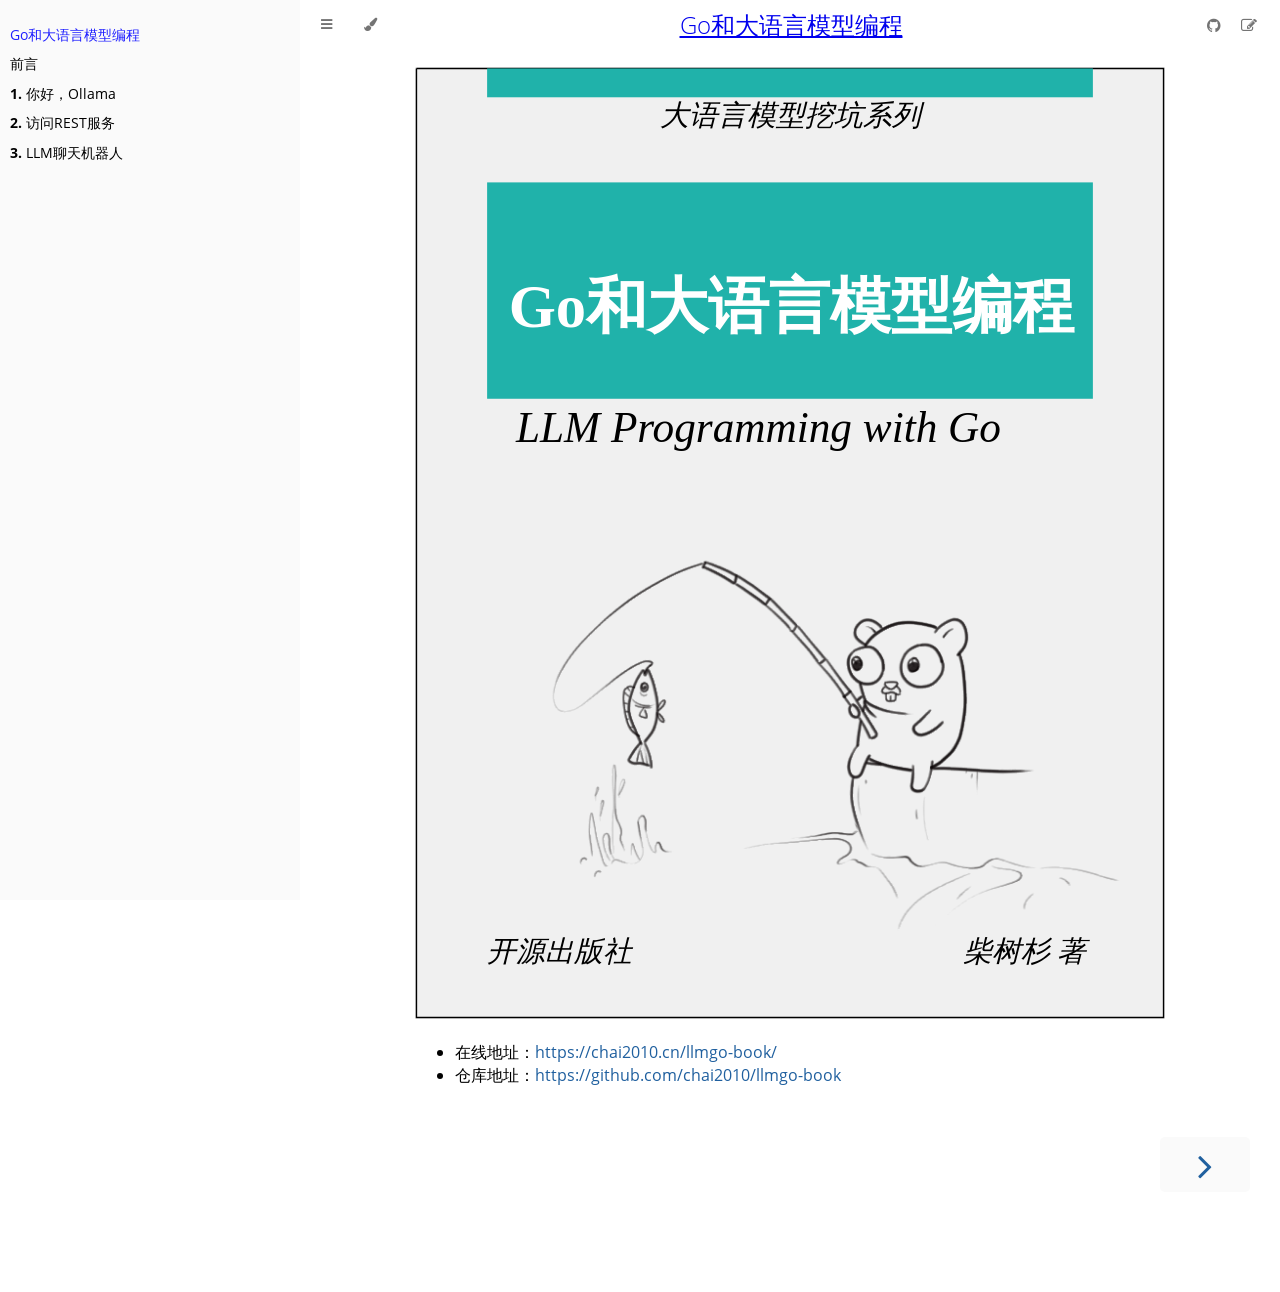
==== index.html @ 53d58ef3 "first commit" ====
<!DOCTYPE HTML>
<html lang="zh" class="sidebar-visible no-js light">
    <head>
        <!-- Book generated using https://github.com/wa-lang/wabook -->
        <meta charset="UTF-8">
        <title>Go和大语言模型编程 - Go和大语言模型编程</title>
        <!-- Custom HTML head -->
        <meta content="text/html; charset=utf-8" http-equiv="Content-Type">
        <meta name="description" content="">
        <meta name="viewport" content="width=device-width, initial-scale=1">
        <meta name="theme-color" content="#ffffff" />

        <link rel="icon" href="./favicon.svg">
        <link rel="shortcut icon" href="./favicon.png">
        <link rel="stylesheet" href="./static/wabook/css/variables.css">
        <link rel="stylesheet" href="./static/wabook/css/general.css">
        <link rel="stylesheet" href="./static/wabook/css/chrome.css">
        <link rel="stylesheet" href="./static/wabook/css/print.css" media="print">
        <!-- Fonts -->
        <link rel="stylesheet" href="./static/wabook/FontAwesome/css/font-awesome.css">
        <link rel="stylesheet" href="./static/wabook/fonts/fonts.css">
        <!-- Highlight.js Stylesheets -->
        <link rel="stylesheet" href="./static/wabook/highlight.css">
        <link rel="stylesheet" href="./static/wabook/tomorrow-night.css">
        <link rel="stylesheet" href="./static/wabook/ayu-highlight.css">

        <!-- Custom theme stylesheets -->
    </head>
    <body>
        <!-- Provide site root to javascript -->
        <script type="text/javascript">
            var path_to_root = "./";
            var default_theme = window.matchMedia("(prefers-color-scheme: dark)").matches ? "navy" : "light";
        </script>

        <!-- Work around some values being stored in localStorage wrapped in quotes -->
        <script type="text/javascript">
            try {
                var theme = localStorage.getItem('wabook-theme');
                var sidebar = localStorage.getItem('wabook-sidebar');

                if (theme.startsWith('"') && theme.endsWith('"')) {
                    localStorage.setItem('wabook-theme', theme.slice(1, theme.length - 1));
                }

                if (sidebar.startsWith('"') && sidebar.endsWith('"')) {
                    localStorage.setItem('wabook-sidebar', sidebar.slice(1, sidebar.length - 1));
                }
            } catch (e) { }
        </script>

        <!-- Set the theme before any content is loaded, prevents flash -->
        <script type="text/javascript">
            var theme;
            try { theme = localStorage.getItem('wabook-theme'); } catch(e) { }
            if (theme === null || theme === undefined) { theme = default_theme; }
            var html = document.querySelector('html');
            html.classList.remove('no-js')
            html.classList.remove('light')
            html.classList.add(theme);
            html.classList.add('js');
        </script>

        <!-- Hide / unhide sidebar before it is displayed -->
        <script type="text/javascript">
            var html = document.querySelector('html');
            var sidebar = 'hidden';
            if (document.body.clientWidth >= 1080) {
                try { sidebar = localStorage.getItem('wabook-sidebar'); } catch(e) { }
                sidebar = sidebar || 'visible';
            }
            html.classList.remove('sidebar-visible');
            html.classList.add("sidebar-" + sidebar);
        </script>

        <nav id="sidebar" class="sidebar" aria-label="Table of contents">
            <div class="sidebar-scrollbox">
                <ol class="chapter">
  <li class="chapter-item expanded ">
    <a href="./index.html" class="active">Go和大语言模型编程</a>
  </li>
  <li class="chapter-item expanded ">
    <a href="./preface.html" >前言</a>
  </li>
  <li class="chapter-item expanded ">
    <a href="./ch1-hello-llm/readme.html" ><strong aria-hidden="true">1.</strong> 你好，Ollama</a>
  </li>
  <li class="chapter-item expanded ">
    <a href="./ch2-rest-api/readme.html" ><strong aria-hidden="true">2.</strong> 访问REST服务</a>
  </li>
  <li class="chapter-item expanded ">
    <a href="./ch3-llm-chat/readme.html" ><strong aria-hidden="true">3.</strong> LLM聊天机器人</a>
  </li>
</ol>

            </div>
            <div id="sidebar-resize-handle" class="sidebar-resize-handle"></div>
        </nav>

        <div id="page-wrapper" class="page-wrapper">

            <div class="page">
                <div id="menu-bar-hover-placeholder"></div>
                <div id="menu-bar" class="menu-bar sticky bordered">
                    <div class="left-buttons">
                        <button id="sidebar-toggle" class="icon-button" type="button" title="Toggle Table of Contents" aria-label="Toggle Table of Contents" aria-controls="sidebar">
                            <i class="fa fa-bars"></i>
                        </button>
                        <button id="theme-toggle" class="icon-button" type="button" title="Change theme" aria-label="Change theme" aria-haspopup="true" aria-expanded="false" aria-controls="theme-list">
                            <i class="fa fa-paint-brush"></i>
                        </button>
                        <ul id="theme-list" class="theme-popup" aria-label="Themes" role="menu">
                            <li role="none"><button role="menuitem" class="theme" id="light">Light (default)</button></li>
                            <li role="none"><button role="menuitem" class="theme" id="coal">Coal</button></li>
                            <li role="none"><button role="menuitem" class="theme" id="navy">Navy</button></li>
                            <li role="none"><button role="menuitem" class="theme" id="ayu">Ayu</button></li>
                        </ul>
                    </div>

                    <h1 class="menu-title"><a href="./index.html">Go和大语言模型编程</a></h1>

                    <div class="right-buttons">
                        <a href="https://github.com/chai2010/llmgo-book" title="Git repository" aria-label="Git repository">
                            <i id="git-repository-button" class="fa fa-github"></i>
                        </a>
                        <a href="https://github.com/chai2010/llmgo-book/edit/master/index.md" title="Suggest an edit" aria-label="Suggest an edit">
                            <i id="git-edit-button" class="fa fa-edit"></i>
                        </a>
                    </div>
                </div>

                <!-- Apply ARIA attributes after the sidebar and the sidebar toggle button are added to the DOM -->
                <script type="text/javascript">
                    document.getElementById('sidebar-toggle').setAttribute('aria-expanded', sidebar === 'visible');
                    document.getElementById('sidebar').setAttribute('aria-hidden', sidebar !== 'visible');
                    Array.from(document.querySelectorAll('#sidebar a')).forEach(function(link) {
                        link.setAttribute('tabIndex', sidebar === 'visible' ? 0 : -1);
                    });
                </script>

                <div id="content" class="content">
                    <!-- Page table of contents -->
                    <div class="sidetoc"><nav class="pagetoc"></nav></div>

                    <main>
                        

                        <p><img src="cover.svg" alt=""></p>
<ul>
<li>在线地址：<a href="https://chai2010.cn/llmgo-book/">https://chai2010.cn/llmgo-book/</a></li>
<li>仓库地址：<a href="https://github.com/chai2010/llmgo-book">https://github.com/chai2010/llmgo-book</a></li>
</ul>


                        

                        

                        
                    </main>

                    <nav class="nav-wrapper" aria-label="Page navigation">
                        <!-- Mobile navigation buttons -->
                        
                        
                            <!-- ./preface.html -->
                            <a rel="next" href="./preface.html" class="mobile-nav-chapters next" title="Next chapter" aria-label="Next chapter" aria-keyshortcuts="Right">
                                <i class="fa fa-angle-right"></i>
                            </a>
                        
                        <div style="clear: both"></div>
                    </nav>
                </div>
            </div>

            <nav class="nav-wide-wrapper" aria-label="Page navigation">
                
                
                    <a rel="next" href="./preface.html" class="nav-chapters next" title="Next chapter" aria-label="Next chapter" aria-keyshortcuts="Right">
                        <i class="fa fa-angle-right"></i>
                    </a>
                
            </nav>

        </div>

        <script type="text/javascript">
            window.playground_copyable = true;
        </script>
        <script src="./static/wabook/mark.min.js" type="text/javascript" charset="utf-8"></script>
        <script src="./static/wabook/clipboard.min.js" type="text/javascript" charset="utf-8"></script>
        <script src="./static/wabook/highlight.js" type="text/javascript" charset="utf-8"></script>
        <script src="./static/wabook/book.js" type="text/javascript" charset="utf-8"></script>
        
        <script type="text/javascript" charset="utf-8">
            var pagePath = "index.md"
        </script>

        <!-- Custom JS scripts -->
        

    </body>
</html>
---- static/wabook/css/variables.css ----
/* Globals */

:root {
    --sidebar-width: 300px;
    --page-padding: 15px;
    --content-max-width: 750px;
    --menu-bar-height: 50px;
}

/* Themes */

.ayu {
    --bg: hsl(210, 25%, 8%);
    --fg: #c5c5c5;

    --sidebar-bg: #14191f;
    --sidebar-fg: #c8c9db;
    --sidebar-non-existant: #5c6773;
    --sidebar-active: #ffb454;
    --sidebar-spacer: #2d334f;

    --scrollbar: var(--sidebar-fg);

    --icons: #737480;
    --icons-hover: #b7b9cc;

    --links: #0096cf;

    --inline-code-color: #ffb454;

    --theme-popup-bg: #14191f;
    --theme-popup-border: #5c6773;
    --theme-hover: #191f26;

    --quote-bg: hsl(226, 15%, 17%);
    --quote-border: hsl(226, 15%, 22%);

    --table-border-color: hsl(210, 25%, 13%);
    --table-header-bg: hsl(210, 25%, 28%);
    --table-alternate-bg: hsl(210, 25%, 11%);

    --searchbar-border-color: #848484;
    --searchbar-bg: #424242;
    --searchbar-fg: #fff;
    --searchbar-shadow-color: #d4c89f;
    --searchresults-header-fg: #666;
    --searchresults-border-color: #888;
    --searchresults-li-bg: #252932;
    --search-mark-bg: #e3b171;
}

.coal {
    --bg: hsl(200, 7%, 8%);
    --fg: #98a3ad;

    --sidebar-bg: #292c2f;
    --sidebar-fg: #a1adb8;
    --sidebar-non-existant: #505254;
    --sidebar-active: #3473ad;
    --sidebar-spacer: #393939;

    --scrollbar: var(--sidebar-fg);

    --icons: #43484d;
    --icons-hover: #b3c0cc;

    --links: #2b79a2;

    --inline-code-color: #c5c8c6;

    --theme-popup-bg: #141617;
    --theme-popup-border: #43484d;
    --theme-hover: #1f2124;

    --quote-bg: hsl(234, 21%, 18%);
    --quote-border: hsl(234, 21%, 23%);

    --table-border-color: hsl(200, 7%, 13%);
    --table-header-bg: hsl(200, 7%, 28%);
    --table-alternate-bg: hsl(200, 7%, 11%);

    --searchbar-border-color: #aaa;
    --searchbar-bg: #b7b7b7;
    --searchbar-fg: #000;
    --searchbar-shadow-color: #aaa;
    --searchresults-header-fg: #666;
    --searchresults-border-color: #98a3ad;
    --searchresults-li-bg: #2b2b2f;
    --search-mark-bg: #355c7d;
}

.light {
    --bg: hsl(0, 0%, 100%);
    --fg: hsl(0, 0%, 0%);

    --sidebar-bg: #fafafa;
    --sidebar-fg: hsl(0, 0%, 0%);
    --sidebar-non-existant: #aaaaaa;
    --sidebar-active: #1f1fff;
    --sidebar-spacer: #f4f4f4;

    --scrollbar: #8F8F8F;

    --icons: #747474;
    --icons-hover: #000000;

    --links: #20609f;

    --inline-code-color: #301900;

    --theme-popup-bg: #fafafa;
    --theme-popup-border: #cccccc;
    --theme-hover: #e6e6e6;

    --quote-bg: hsl(197, 37%, 96%);
    --quote-border: hsl(197, 37%, 91%);

    --table-border-color: hsl(0, 0%, 95%);
    --table-header-bg: hsl(0, 0%, 80%);
    --table-alternate-bg: hsl(0, 0%, 97%);

    --searchbar-border-color: #aaa;
    --searchbar-bg: #fafafa;
    --searchbar-fg: #000;
    --searchbar-shadow-color: #aaa;
    --searchresults-header-fg: #666;
    --searchresults-border-color: #888;
    --searchresults-li-bg: #e4f2fe;
    --search-mark-bg: #a2cff5;
}

.navy {
    --bg: hsl(226, 23%, 11%);
    --fg: #bcbdd0;

    --sidebar-bg: #282d3f;
    --sidebar-fg: #c8c9db;
    --sidebar-non-existant: #505274;
    --sidebar-active: #2b79a2;
    --sidebar-spacer: #2d334f;

    --scrollbar: var(--sidebar-fg);

    --icons: #737480;
    --icons-hover: #b7b9cc;

    --links: #2b79a2;

    --inline-code-color: #c5c8c6;

    --theme-popup-bg: #161923;
    --theme-popup-border: #737480;
    --theme-hover: #282e40;

    --quote-bg: hsl(226, 15%, 17%);
    --quote-border: hsl(226, 15%, 22%);

    --table-border-color: hsl(226, 23%, 16%);
    --table-header-bg: hsl(226, 23%, 31%);
    --table-alternate-bg: hsl(226, 23%, 14%);

    --searchbar-border-color: #aaa;
    --searchbar-bg: #aeaec6;
    --searchbar-fg: #000;
    --searchbar-shadow-color: #aaa;
    --searchresults-header-fg: #5f5f71;
    --searchresults-border-color: #5c5c68;
    --searchresults-li-bg: #242430;
    --search-mark-bg: #a2cff5;
}

.rust {
    --bg: hsl(60, 9%, 87%);
    --fg: #262625;

    --sidebar-bg: #3b2e2a;
    --sidebar-fg: #c8c9db;
    --sidebar-non-existant: #505254;
    --sidebar-active: #e69f67;
    --sidebar-spacer: #45373a;

    --scrollbar: var(--sidebar-fg);

    --icons: #737480;
    --icons-hover: #262625;

    --links: #2b79a2;

    --inline-code-color: #6e6b5e;

    --theme-popup-bg: #e1e1db;
    --theme-popup-border: #b38f6b;
    --theme-hover: #99908a;

    --quote-bg: hsl(60, 5%, 75%);
    --quote-border: hsl(60, 5%, 70%);

    --table-border-color: hsl(60, 9%, 82%);
    --table-header-bg: #b3a497;
    --table-alternate-bg: hsl(60, 9%, 84%);

    --searchbar-border-color: #aaa;
    --searchbar-bg: #fafafa;
    --searchbar-fg: #000;
    --searchbar-shadow-color: #aaa;
    --searchresults-header-fg: #666;
    --searchresults-border-color: #888;
    --searchresults-li-bg: #dec2a2;
    --search-mark-bg: #e69f67;
}

@media (prefers-color-scheme: dark) {
    .light.no-js {
        --bg: hsl(200, 7%, 8%);
        --fg: #98a3ad;

        --sidebar-bg: #292c2f;
        --sidebar-fg: #a1adb8;
        --sidebar-non-existant: #505254;
        --sidebar-active: #3473ad;
        --sidebar-spacer: #393939;

        --scrollbar: var(--sidebar-fg);

        --icons: #43484d;
        --icons-hover: #b3c0cc;

        --links: #2b79a2;

        --inline-code-color: #c5c8c6;

        --theme-popup-bg: #141617;
        --theme-popup-border: #43484d;
        --theme-hover: #1f2124;

        --quote-bg: hsl(234, 21%, 18%);
        --quote-border: hsl(234, 21%, 23%);

        --table-border-color: hsl(200, 7%, 13%);
        --table-header-bg: hsl(200, 7%, 28%);
        --table-alternate-bg: hsl(200, 7%, 11%);

        --searchbar-border-color: #aaa;
        --searchbar-bg: #b7b7b7;
        --searchbar-fg: #000;
        --searchbar-shadow-color: #aaa;
        --searchresults-header-fg: #666;
        --searchresults-border-color: #98a3ad;
        --searchresults-li-bg: #2b2b2f;
        --search-mark-bg: #355c7d;
    }
}
---- static/wabook/css/general.css ----
/* Base styles and content styles */

@import 'variables.css';

:root {
    /* Browser default font-size is 16px, this way 1 rem = 10px */
    font-size: 62.5%;
}

html {
    font-family: "Open Sans", sans-serif;
    color: var(--fg);
    background-color: var(--bg);
    text-size-adjust: none;
    -webkit-text-size-adjust: none;
}

body {
    margin: 0;
    font-size: 1.6rem;
    overflow-x: hidden;
}

code {
    font-family: "Source Code Pro", Consolas, "Ubuntu Mono", Menlo, "DejaVu Sans Mono", monospace, monospace !important;
    font-size: 0.875em; /* please adjust the ace font size accordingly in editor.js */
}

/* Don't change font size in headers. */
h1 code, h2 code, h3 code, h4 code, h5 code, h6 code {
    font-size: unset;
}

.left { float: left; }
.right { float: right; }
.boring { opacity: 0.6; }
.hide-boring .boring { display: none; }
.hidden { display: none !important; }

h2, h3 { margin-top: 2.5em; }
h4, h5 { margin-top: 2em; }

.header + .header h3,
.header + .header h4,
.header + .header h5 {
    margin-top: 1em;
}

h1:target::before,
h2:target::before,
h3:target::before,
h4:target::before,
h5:target::before,
h6:target::before {
    display: inline-block;
    content: "»";
    margin-left: -30px;
    width: 30px;
}

/* This is broken on Safari as of version 14, but is fixed
   in Safari Technology Preview 117 which I think will be Safari 14.2.
   https://bugs.webkit.org/show_bug.cgi?id=218076
*/
:target {
    scroll-margin-top: calc(var(--menu-bar-height) + 0.5em);
}

.page {
    outline: 0;
    padding: 0 var(--page-padding);
    margin-top: calc(0px - var(--menu-bar-height)); /* Compensate for the #menu-bar-hover-placeholder */
}
.page-wrapper {
    box-sizing: border-box;
}
.js:not(.sidebar-resizing) .page-wrapper {
    transition: margin-left 0.3s ease, transform 0.3s ease; /* Animation: slide away */
}

.content {
    overflow-y: auto;
    padding: 0 15px;
    padding-bottom: 50px;
}
.content main {
    margin-left: auto;
    margin-right: auto;
    max-width: var(--content-max-width);
}
.content p { line-height: 1.45em; }
.content ol { line-height: 1.45em; }
.content ul { line-height: 1.45em; }
.content a { text-decoration: none; }
.content a:hover { text-decoration: underline; }
.content img, .content video { max-width: 100%; }
.content .header:link,
.content .header:visited {
    color: var(--fg);
}
.content .header:link,
.content .header:visited:hover {
    text-decoration: none;
}

table {
    margin: 0 auto;
    border-collapse: collapse;
}
table td {
    padding: 3px 20px;
    border: 1px var(--table-border-color) solid;
}
table thead {
    background: var(--table-header-bg);
}
table thead td {
    font-weight: 700;
    border: none;
}
table thead th {
    padding: 3px 20px;
}
table thead tr {
    border: 1px var(--table-header-bg) solid;
}
/* Alternate background colors for rows */
table tbody tr:nth-child(2n) {
    background: var(--table-alternate-bg);
}


blockquote {
    margin: 20px 0;
    padding: 0 20px;
    color: var(--fg);
    background-color: var(--quote-bg);
    border-top: .1em solid var(--quote-border);
    border-bottom: .1em solid var(--quote-border);
}


:not(.footnote-definition) + .footnote-definition,
.footnote-definition + :not(.footnote-definition) {
    margin-top: 2em;
}
.footnote-definition {
    font-size: 0.9em;
    margin: 0.5em 0;
}
.footnote-definition p {
    display: inline;
}

.tooltiptext {
    position: absolute;
    visibility: hidden;
    color: #fff;
    background-color: #333;
    transform: translateX(-50%); /* Center by moving tooltip 50% of its width left */
    left: -8px; /* Half of the width of the icon */
    top: -35px;
    font-size: 0.8em;
    text-align: center;
    border-radius: 6px;
    padding: 5px 8px;
    margin: 5px;
    z-index: 1000;
}
.tooltipped .tooltiptext {
    visibility: visible;
}

.chapter li.part-title {
    color: var(--sidebar-fg);
    margin: 5px 0px;
    font-weight: bold;
}

.result-no-output {
    font-style: italic;
}
---- static/wabook/css/chrome.css ----
/* CSS for UI elements (a.k.a. chrome) */

@import 'variables.css';

::-webkit-scrollbar {
    background: var(--bg);
}
::-webkit-scrollbar-thumb {
    background: var(--scrollbar);
}
html {
    scrollbar-color: var(--scrollbar) var(--bg);
}
#searchresults a,
.content a:link,
a:visited,
a > .hljs {
    color: var(--links);
}

/* Menu Bar */

#menu-bar,
#menu-bar-hover-placeholder {
    z-index: 101;
    margin: auto calc(0px - var(--page-padding));
}
#menu-bar {
    position: relative;
    display: flex;
    flex-wrap: wrap;
    background-color: var(--bg);
    border-bottom-color: var(--bg);
    border-bottom-width: 1px;
    border-bottom-style: solid;
}
#menu-bar.sticky,
.js #menu-bar-hover-placeholder:hover + #menu-bar,
.js #menu-bar:hover,
.js.sidebar-visible #menu-bar {
    position: -webkit-sticky;
    position: sticky;
    top: 0 !important;
}
#menu-bar-hover-placeholder {
    position: sticky;
    position: -webkit-sticky;
    top: 0;
    height: var(--menu-bar-height);
}
#menu-bar.bordered {
    border-bottom-color: var(--table-border-color);
}
#menu-bar i, #menu-bar .icon-button {
    position: relative;
    padding: 0 8px;
    z-index: 10;
    line-height: var(--menu-bar-height);
    cursor: pointer;
    transition: color 0.5s;
}
@media only screen and (max-width: 420px) {
    #menu-bar i, #menu-bar .icon-button {
        padding: 0 5px;
    }
}

.icon-button {
    border: none;
    background: none;
    padding: 0;
    color: inherit;
}
.icon-button i {
    margin: 0;
}

.right-buttons {
    margin: 0 15px;
}
.right-buttons a {
    text-decoration: none;
}

.left-buttons {
    display: flex;
    margin: 0 5px;
}
.no-js .left-buttons {
    display: none;
}

.menu-title {
    display: inline-block;
    font-weight: 200;
    font-size: 2.4rem;
    line-height: var(--menu-bar-height);
    text-align: center;
    margin: 0;
    flex: 1;
    white-space: nowrap;
    overflow: hidden;
    text-overflow: ellipsis;
}
.js .menu-title {
    cursor: pointer;
}

.menu-bar,
.menu-bar:visited,
.nav-chapters,
.nav-chapters:visited,
.mobile-nav-chapters,
.mobile-nav-chapters:visited,
.menu-bar .icon-button,
.menu-bar a i {
    color: var(--icons);
}

.menu-bar i:hover,
.menu-bar .icon-button:hover,
.nav-chapters:hover,
.mobile-nav-chapters i:hover {
    color: var(--icons-hover);
}

/* Nav Icons */

.nav-chapters {
    font-size: 2.5em;
    text-align: center;
    text-decoration: none;

    position: fixed;
    top: 0;
    bottom: 0;
    margin: 0;
    max-width: 150px;
    min-width: 90px;

    display: flex;
    justify-content: center;
    align-content: center;
    flex-direction: column;

    transition: color 0.5s, background-color 0.5s;
}

.nav-chapters:hover {
    text-decoration: none;
    background-color: var(--theme-hover);
    transition: background-color 0.15s, color 0.15s;
}

.nav-wrapper {
    margin-top: 50px;
    display: none;
}

.mobile-nav-chapters {
    font-size: 2.5em;
    text-align: center;
    text-decoration: none;
    width: 90px;
    border-radius: 5px;
    background-color: var(--sidebar-bg);
}

.previous {
    float: left;
}

.next {
    float: right;
    right: var(--page-padding);
}

@media only screen and (max-width: 1080px) {
    .nav-wide-wrapper { display: none; }
    .nav-wrapper { display: block; }
}

@media only screen and (max-width: 1380px) {
    .sidebar-visible .nav-wide-wrapper { display: none; }
    .sidebar-visible .nav-wrapper { display: block; }
}

/* Inline code */

:not(pre) > .hljs {
    display: inline;
    padding: 0.1em 0.3em;
    border-radius: 3px;
}

:not(pre):not(a) > .hljs {
    color: var(--inline-code-color);
    overflow-x: initial;
}

a:hover > .hljs {
    text-decoration: underline;
}

pre {
    position: relative;
}
pre > .buttons {
    position: absolute;
    z-index: 100;
    right: 5px;
    top: 5px;

    color: var(--sidebar-fg);
    cursor: pointer;
}
pre > .buttons :hover {
    color: var(--sidebar-active);
}
pre > .buttons i {
    margin-left: 8px;
}
pre > .buttons button {
    color: inherit;
    background: transparent;
    border: none;
    cursor: inherit;
}
pre > .result {
    margin-top: 10px;
}

/* Search */

#searchresults a {
    text-decoration: none;
}

mark {
    border-radius: 2px;
    padding: 0 3px 1px 3px;
    margin: 0 -3px -1px -3px;
    background-color: var(--search-mark-bg);
    transition: background-color 300ms linear;
    cursor: pointer;
}

mark.fade-out {
    background-color: rgba(0,0,0,0) !important;
    cursor: auto;
}

.searchbar-outer {
    margin-left: auto;
    margin-right: auto;
    max-width: var(--content-max-width);
}

#searchbar {
    width: 100%;
    margin: 5px auto 0px auto;
    padding: 10px 16px;
    transition: box-shadow 300ms ease-in-out;
    border: 1px solid var(--searchbar-border-color);
    border-radius: 3px;
    background-color: var(--searchbar-bg);
    color: var(--searchbar-fg);
}
#searchbar:focus,
#searchbar.active {
    box-shadow: 0 0 3px var(--searchbar-shadow-color);
}

.searchresults-header {
    font-weight: bold;
    font-size: 1em;
    padding: 18px 0 0 5px;
    color: var(--searchresults-header-fg);
}

.searchresults-outer {
    margin-left: auto;
    margin-right: auto;
    max-width: var(--content-max-width);
    border-bottom: 1px dashed var(--searchresults-border-color);
}

ul#searchresults {
    list-style: none;
    padding-left: 20px;
}
ul#searchresults li {
    margin: 10px 0px;
    padding: 2px;
    border-radius: 2px;
}
ul#searchresults li.focus {
    background-color: var(--searchresults-li-bg);
}
ul#searchresults span.teaser {
    display: block;
    clear: both;
    margin: 5px 0 0 20px;
    font-size: 0.8em;
}
ul#searchresults span.teaser em {
    font-weight: bold;
    font-style: normal;
}

/* Sidebar */

.sidebar {
    position: fixed;
    left: 0;
    top: 0;
    bottom: 0;
    width: var(--sidebar-width);
    font-size: 0.875em;
    box-sizing: border-box;
    -webkit-overflow-scrolling: touch;
    overscroll-behavior-y: contain;
    background-color: var(--sidebar-bg);
    color: var(--sidebar-fg);
}
.sidebar-resizing {
    -moz-user-select: none;
    -webkit-user-select: none;
    -ms-user-select: none;
    user-select: none;
}
.js:not(.sidebar-resizing) .sidebar {
    transition: transform 0.3s; /* Animation: slide away */
}
.sidebar code {
    line-height: 2em;
}
.sidebar .sidebar-scrollbox {
    overflow-y: auto;
    position: absolute;
    top: 0;
    bottom: 0;
    left: 0;
    right: 0;
    padding: 10px 10px;
}
.sidebar .sidebar-resize-handle {
    position: absolute;
    cursor: col-resize;
    width: 0;
    right: 0;
    top: 0;
    bottom: 0;
}
.js .sidebar .sidebar-resize-handle {
    cursor: col-resize;
    width: 5px;
}
.sidebar-hidden .sidebar {
    transform: translateX(calc(0px - var(--sidebar-width)));
}
.sidebar::-webkit-scrollbar {
    background: var(--sidebar-bg);
}
.sidebar::-webkit-scrollbar-thumb {
    background: var(--scrollbar);
}

.sidebar-visible .page-wrapper {
    transform: translateX(var(--sidebar-width));
}
@media only screen and (min-width: 620px) {
    .sidebar-visible .page-wrapper {
        transform: none;
        margin-left: var(--sidebar-width);
    }
}

.chapter {
    list-style: none outside none;
    padding-left: 0;
    line-height: 2.2em;
}

.chapter ol {
    width: 100%;
}

.chapter li {
    display: flex;
    color: var(--sidebar-non-existant);
}
.chapter li a {
    display: block;
    padding: 0;
    text-decoration: none;
    color: var(--sidebar-fg);
}

.chapter li a:hover {
    color: var(--sidebar-active);
}

.chapter li a.active {
    color: var(--sidebar-active);
}

.chapter li > a.toggle {
    cursor: pointer;
    display: block;
    margin-left: auto;
    padding: 0 10px;
    user-select: none;
    opacity: 0.68;
}

.chapter li > a.toggle div {
    transition: transform 0.5s;
}

/* collapse the section */
.chapter li:not(.expanded) + li > ol {
    display: none;
}

.chapter li.chapter-item {
    line-height: 1.5em;
    margin-top: 0.6em;
}

.chapter li.expanded > a.toggle div {
    transform: rotate(90deg);
}

.spacer {
    width: 100%;
    height: 3px;
    margin: 5px 0px;
}
.chapter .spacer {
    background-color: var(--sidebar-spacer);
}

@media (-moz-touch-enabled: 1), (pointer: coarse) {
    .chapter li a { padding: 5px 0; }
    .spacer { margin: 10px 0; }
}

.section {
    list-style: none outside none;
    padding-left: 20px;
    line-height: 1.9em;
}

/* Theme Menu Popup */

.theme-popup {
    position: absolute;
    left: 10px;
    top: var(--menu-bar-height);
    z-index: 1000;
    border-radius: 4px;
    font-size: 0.7em;
    color: var(--fg);
    background: var(--theme-popup-bg);
    border: 1px solid var(--theme-popup-border);
    margin: 0;
    padding: 0;
    list-style: none;
    display: none;
}
.theme-popup .default {
    color: var(--icons);
}
.theme-popup .theme {
    width: 100%;
    border: 0;
    margin: 0;
    padding: 2px 10px;
    line-height: 25px;
    white-space: nowrap;
    text-align: left;
    cursor: pointer;
    color: inherit;
    background: inherit;
    font-size: inherit;
}
.theme-popup .theme:hover {
    background-color: var(--theme-hover);
}
.theme-popup .theme:hover:first-child,
.theme-popup .theme:hover:last-child {
    border-top-left-radius: inherit;
    border-top-right-radius: inherit;
}
---- static/wabook/css/print.css ----
#sidebar,
#menu-bar,
.nav-chapters,
.mobile-nav-chapters {
    display: none;
}

#page-wrapper.page-wrapper {
    transform: none;
    margin-left: 0px;
    overflow-y: initial;
}

#content {
    max-width: none;
    margin: 0;
    padding: 0;
}

.page {
    overflow-y: initial;
}

code {
    background-color: #666666;
    border-radius: 5px;

    /* Force background to be printed in Chrome */
    -webkit-print-color-adjust: exact;
}

pre > .buttons {
    z-index: 2;
}

a, a:visited, a:active, a:hover {
    color: #4183c4;
    text-decoration: none;
}

h1, h2, h3, h4, h5, h6 {
    page-break-inside: avoid;
    page-break-after: avoid;
}

pre, code {
    page-break-inside: avoid;
    white-space: pre-wrap;
}

.fa {
    display: none !important;
}
---- static/wabook/fonts/fonts.css ----
/* Open Sans is licensed under the Apache License, Version 2.0. See http://www.apache.org/licenses/LICENSE-2.0 */
/* Source Code Pro is under the Open Font License. See https://scripts.sil.org/cms/scripts/page.php?site_id=nrsi&id=OFL */

/* open-sans-300 - latin_vietnamese_latin-ext_greek-ext_greek_cyrillic-ext_cyrillic */
@font-face {
  font-family: 'Open Sans';
  font-style: normal;
  font-weight: 300;
  src: local('Open Sans Light'), local('OpenSans-Light'),
       url('open-sans-v17-all-charsets-300.woff2') format('woff2');
}

/* open-sans-300italic - latin_vietnamese_latin-ext_greek-ext_greek_cyrillic-ext_cyrillic */
@font-face {
  font-family: 'Open Sans';
  font-style: italic;
  font-weight: 300;
  src: local('Open Sans Light Italic'), local('OpenSans-LightItalic'),
       url('open-sans-v17-all-charsets-300italic.woff2') format('woff2');
}

/* open-sans-regular - latin_vietnamese_latin-ext_greek-ext_greek_cyrillic-ext_cyrillic */
@font-face {
  font-family: 'Open Sans';
  font-style: normal;
  font-weight: 400;
  src: local('Open Sans Regular'), local('OpenSans-Regular'),
       url('open-sans-v17-all-charsets-regular.woff2') format('woff2');
}

/* open-sans-italic - latin_vietnamese_latin-ext_greek-ext_greek_cyrillic-ext_cyrillic */
@font-face {
  font-family: 'Open Sans';
  font-style: italic;
  font-weight: 400;
  src: local('Open Sans Italic'), local('OpenSans-Italic'),
       url('open-sans-v17-all-charsets-italic.woff2') format('woff2');
}

/* open-sans-600 - latin_vietnamese_latin-ext_greek-ext_greek_cyrillic-ext_cyrillic */
@font-face {
  font-family: 'Open Sans';
  font-style: normal;
  font-weight: 600;
  src: local('Open Sans SemiBold'), local('OpenSans-SemiBold'),
       url('open-sans-v17-all-charsets-600.woff2') format('woff2');
}

/* open-sans-600italic - latin_vietnamese_latin-ext_greek-ext_greek_cyrillic-ext_cyrillic */
@font-face {
  font-family: 'Open Sans';
  font-style: italic;
  font-weight: 600;
  src: local('Open Sans SemiBold Italic'), local('OpenSans-SemiBoldItalic'),
       url('open-sans-v17-all-charsets-600italic.woff2') format('woff2');
}

/* open-sans-700 - latin_vietnamese_latin-ext_greek-ext_greek_cyrillic-ext_cyrillic */
@font-face {
  font-family: 'Open Sans';
  font-style: normal;
  font-weight: 700;
  src: local('Open Sans Bold'), local('OpenSans-Bold'),
       url('open-sans-v17-all-charsets-700.woff2') format('woff2');
}

/* open-sans-700italic - latin_vietnamese_latin-ext_greek-ext_greek_cyrillic-ext_cyrillic */
@font-face {
  font-family: 'Open Sans';
  font-style: italic;
  font-weight: 700;
  src: local('Open Sans Bold Italic'), local('OpenSans-BoldItalic'),
       url('open-sans-v17-all-charsets-700italic.woff2') format('woff2');
}

/* open-sans-800 - latin_vietnamese_latin-ext_greek-ext_greek_cyrillic-ext_cyrillic */
@font-face {
  font-family: 'Open Sans';
  font-style: normal;
  font-weight: 800;
  src: local('Open Sans ExtraBold'), local('OpenSans-ExtraBold'),
       url('open-sans-v17-all-charsets-800.woff2') format('woff2');
}

/* open-sans-800italic - latin_vietnamese_latin-ext_greek-ext_greek_cyrillic-ext_cyrillic */
@font-face {
  font-family: 'Open Sans';
  font-style: italic;
  font-weight: 800;
  src: local('Open Sans ExtraBold Italic'), local('OpenSans-ExtraBoldItalic'),
       url('open-sans-v17-all-charsets-800italic.woff2') format('woff2');
}

/* source-code-pro-500 - latin_vietnamese_latin-ext_greek_cyrillic-ext_cyrillic */
@font-face {
  font-family: 'Source Code Pro';
  font-style: normal;
  font-weight: 500;
  src: url('source-code-pro-v11-all-charsets-500.woff2') format('woff2');
}
---- static/wabook/highlight.css ----
/*
 * An increased contrast highlighting scheme loosely based on the
 * "Base16 Atelier Dune Light" theme by Bram de Haan
 * (http://atelierbram.github.io/syntax-highlighting/atelier-schemes/dune)
 * Original Base16 color scheme by Chris Kempson
 * (https://github.com/chriskempson/base16)
 */

/* Comment */
.hljs-comment,
.hljs-quote {
  color: #575757;
}

/* Red */
.hljs-variable,
.hljs-template-variable,
.hljs-attribute,
.hljs-tag,
.hljs-name,
.hljs-regexp,
.hljs-link,
.hljs-name,
.hljs-selector-id,
.hljs-selector-class {
  color: #d70025;
}

/* Orange */
.hljs-number,
.hljs-meta,
.hljs-built_in,
.hljs-builtin-name,
.hljs-literal,
.hljs-type,
.hljs-params {
  color: #b21e00;
}

/* Green */
.hljs-string,
.hljs-symbol,
.hljs-bullet {
  color: #008200;
}

/* Blue */
.hljs-title,
.hljs-section {
  color: #0030f2;
}

/* Purple */
.hljs-keyword,
.hljs-selector-tag {
  color: #9d00ec;
}

.hljs {
  display: block;
  overflow-x: auto;
  background: #f6f7f6;
  color: #000;
  padding: 0.5em;
}

.hljs-emphasis {
  font-style: italic;
}

.hljs-strong {
  font-weight: bold;
}

.hljs-addition {
  color: #22863a;
  background-color: #f0fff4;
}

.hljs-deletion {
  color: #b31d28;
  background-color: #ffeef0;
}
---- static/wabook/tomorrow-night.css ----
/* Tomorrow Night Theme */
/* http://jmblog.github.com/color-themes-for-google-code-highlightjs */
/* Original theme - https://github.com/chriskempson/tomorrow-theme */
/* http://jmblog.github.com/color-themes-for-google-code-highlightjs */

/* Tomorrow Comment */
.hljs-comment {
  color: #969896;
}

/* Tomorrow Red */
.hljs-variable,
.hljs-attribute,
.hljs-tag,
.hljs-regexp,
.ruby .hljs-constant,
.xml .hljs-tag .hljs-title,
.xml .hljs-pi,
.xml .hljs-doctype,
.html .hljs-doctype,
.css .hljs-id,
.css .hljs-class,
.css .hljs-pseudo {
  color: #cc6666;
}

/* Tomorrow Orange */
.hljs-number,
.hljs-preprocessor,
.hljs-pragma,
.hljs-built_in,
.hljs-literal,
.hljs-params,
.hljs-constant {
  color: #de935f;
}

/* Tomorrow Yellow */
.ruby .hljs-class .hljs-title,
.css .hljs-rule .hljs-attribute {
  color: #f0c674;
}

/* Tomorrow Green */
.hljs-string,
.hljs-value,
.hljs-inheritance,
.hljs-header,
.hljs-name,
.ruby .hljs-symbol,
.xml .hljs-cdata {
  color: #b5bd68;
}

/* Tomorrow Aqua */
.hljs-title,
.css .hljs-hexcolor {
  color: #8abeb7;
}

/* Tomorrow Blue */
.hljs-function,
.python .hljs-decorator,
.python .hljs-title,
.ruby .hljs-function .hljs-title,
.ruby .hljs-title .hljs-keyword,
.perl .hljs-sub,
.javascript .hljs-title,
.coffeescript .hljs-title {
  color: #81a2be;
}

/* Tomorrow Purple */
.hljs-keyword,
.javascript .hljs-function {
  color: #b294bb;
}

.hljs {
  display: block;
  overflow-x: auto;
  background: #1d1f21;
  color: #c5c8c6;
  padding: 0.5em;
  -webkit-text-size-adjust: none;
}

.coffeescript .javascript,
.javascript .xml,
.tex .hljs-formula,
.xml .javascript,
.xml .vbscript,
.xml .css,
.xml .hljs-cdata {
  opacity: 0.5;
}

.hljs-addition {
  color: #718c00;
}

.hljs-deletion {
  color: #c82829;
}
---- static/wabook/ayu-highlight.css ----
/*
Based off of the Ayu theme
Original by Dempfi (https://github.com/dempfi/ayu)
*/

.hljs {
  display: block;
  overflow-x: auto;
  background: #191f26;
  color: #e6e1cf;
  padding: 0.5em;
}

.hljs-comment,
.hljs-quote {
  color: #5c6773;
  font-style: italic;
}

.hljs-variable,
.hljs-template-variable,
.hljs-attribute,
.hljs-attr,
.hljs-regexp,
.hljs-link,
.hljs-selector-id,
.hljs-selector-class {
  color: #ff7733;
}

.hljs-number,
.hljs-meta,
.hljs-builtin-name,
.hljs-literal,
.hljs-type,
.hljs-params {
  color: #ffee99;
}

.hljs-string,
.hljs-bullet {
  color: #b8cc52;
}

.hljs-title,
.hljs-built_in,
.hljs-section {
  color: #ffb454;
}

.hljs-keyword,
.hljs-selector-tag,
.hljs-symbol {
  color: #ff7733;
}

.hljs-name {
    color: #36a3d9;
}

.hljs-tag {
    color: #00568d;
}

.hljs-emphasis {
  font-style: italic;
}

.hljs-strong {
  font-weight: bold;
}

.hljs-addition {
  color: #91b362;
}

.hljs-deletion {
  color: #d96c75;
}
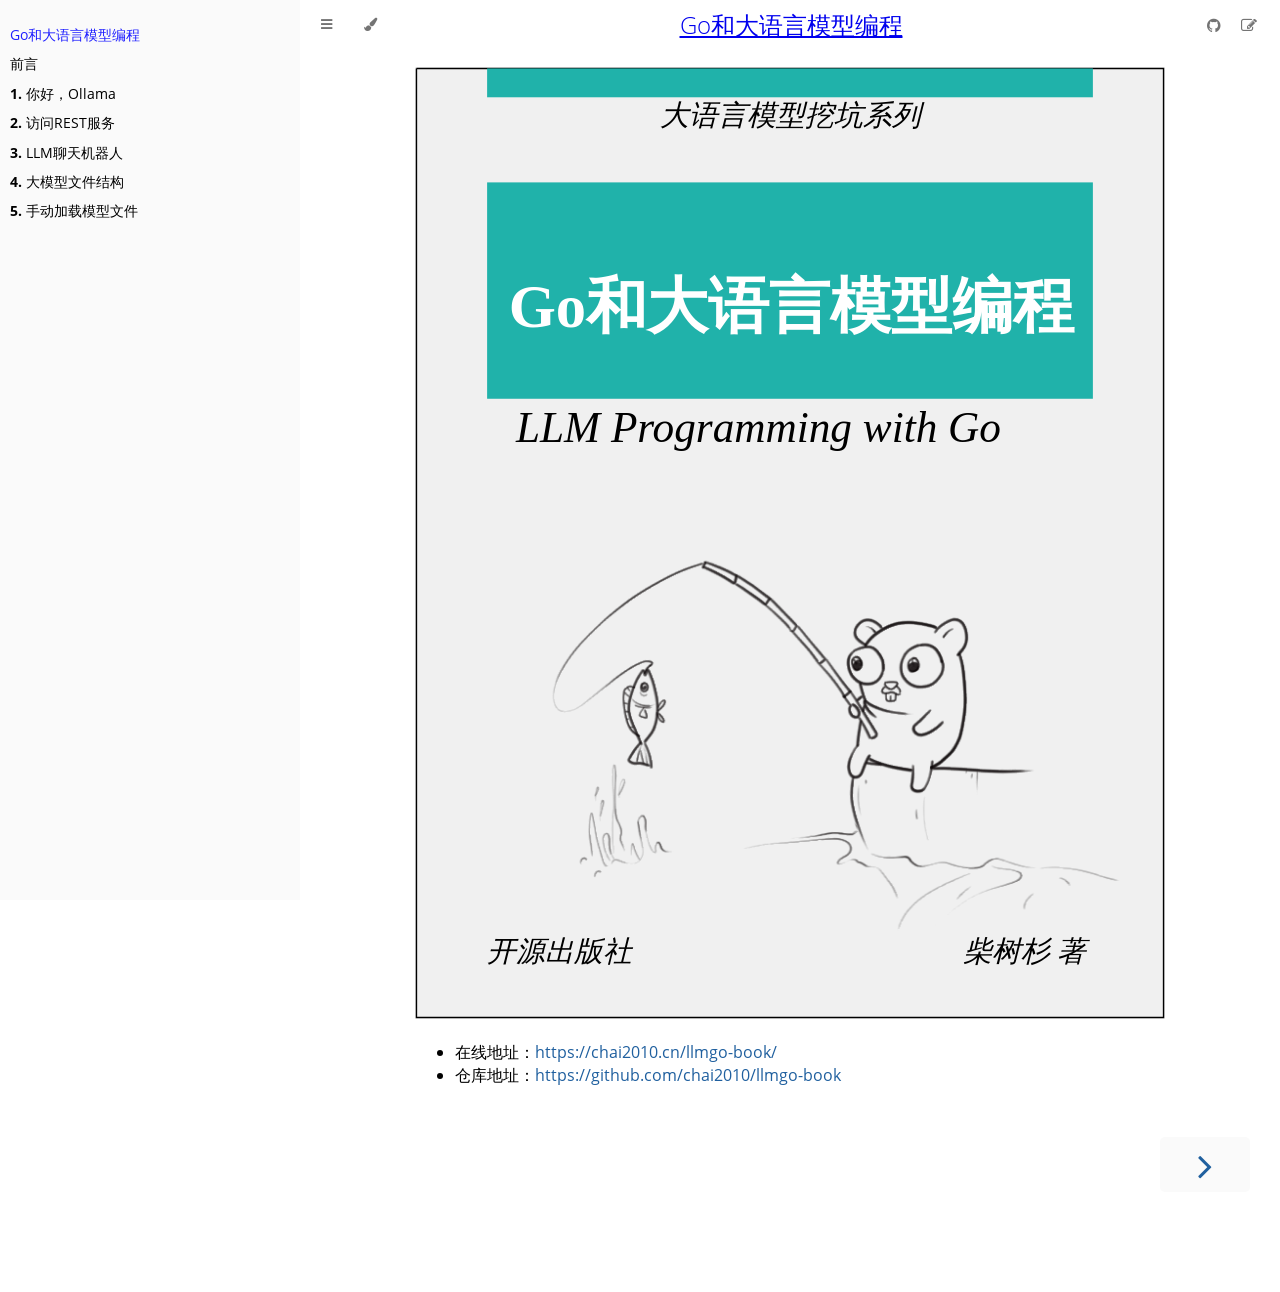
==== commit 8c890680: "first commit" ====
--- a/index.html
+++ b/index.html
@@ -90,6 +90,12 @@
   </li>
   <li class="chapter-item expanded ">
     <a href="./ch3-llm-chat/readme.html" ><strong aria-hidden="true">3.</strong> LLM聊天机器人</a>
+  </li>
+  <li class="chapter-item expanded ">
+    <a href="./ch4-modelfile/readme.html" ><strong aria-hidden="true">4.</strong> 大模型文件结构</a>
+  </li>
+  <li class="chapter-item expanded ">
+    <a href="./ch5-loadmodel/readme.html" ><strong aria-hidden="true">5.</strong> 手动加载模型文件</a>
   </li>
 </ol>
 
